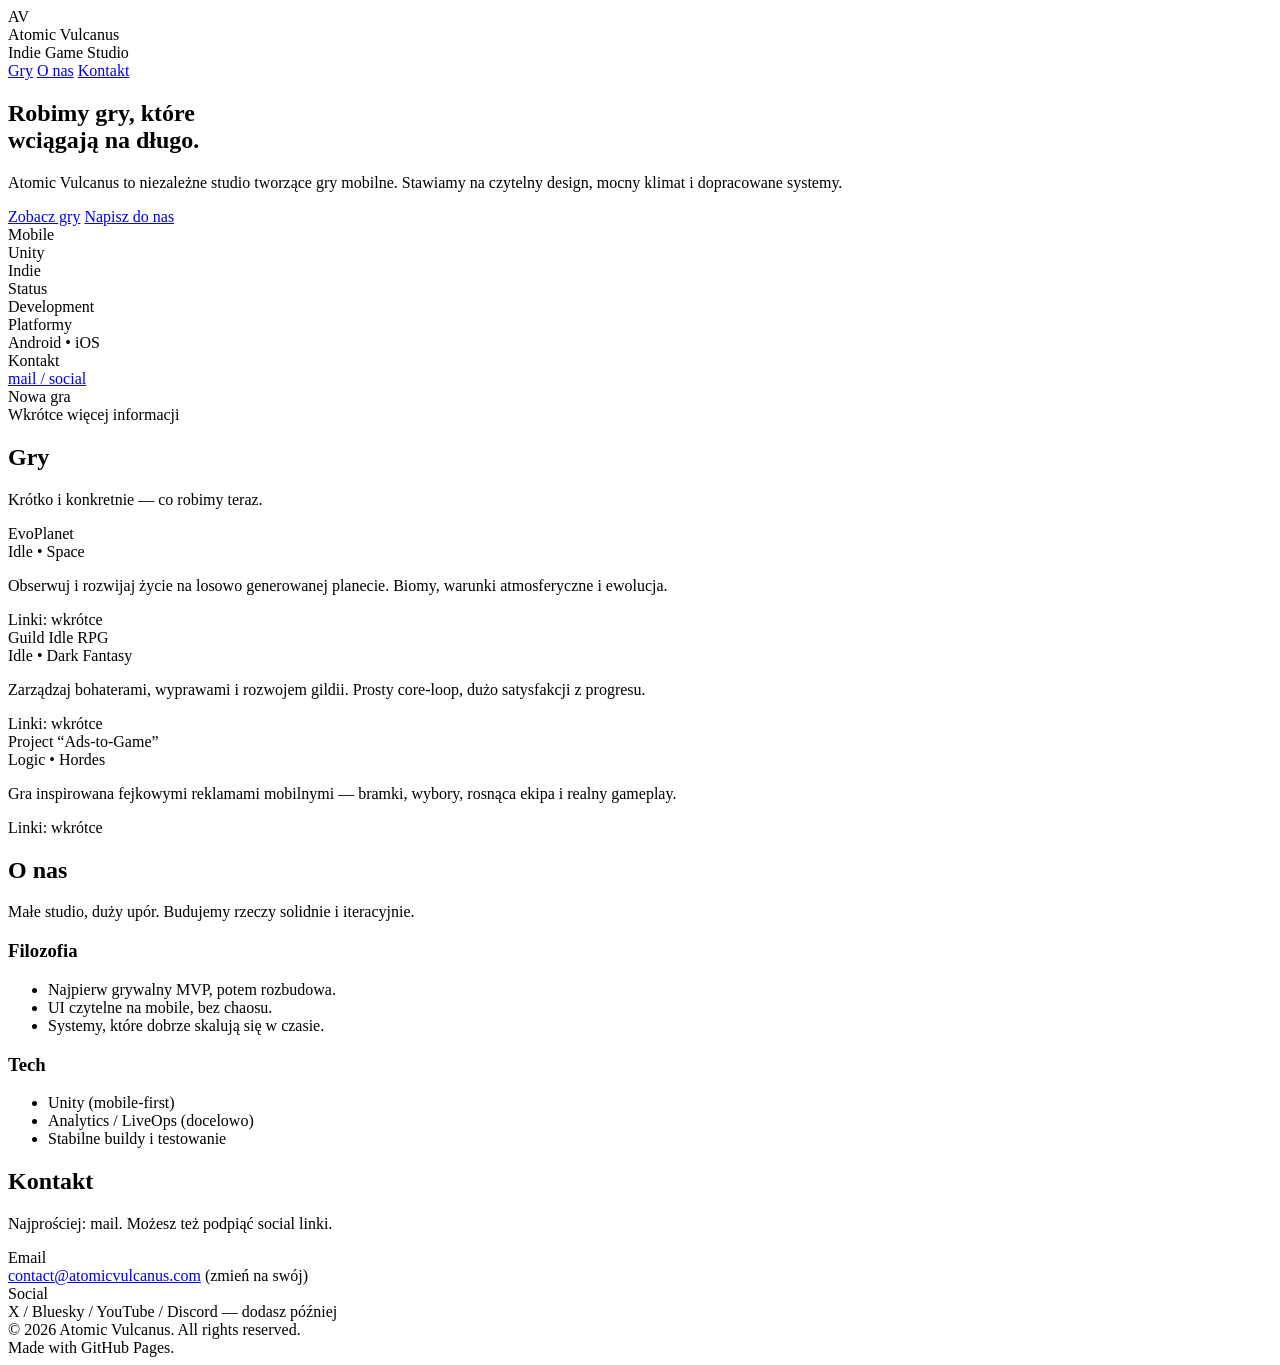
==== index.html @ c9197fc2 "Create index.html" ====
<!doctype html>
<html lang="pl">
<head>
  <meta charset="utf-8" />
  <meta name="viewport" content="width=device-width, initial-scale=1" />
  <title>Atomic Vulcanus — Game Studio</title>
  <meta name="description" content="Atomic Vulcanus — niezależne studio tworzące gry." />
  <link rel="stylesheet" href="./styles.css" />
</head>

<body>
  <div class="bg"></div>

  <header class="container">
    <nav class="nav">
      <div class="brand">
        <div class="logo" aria-hidden="true">AV</div>
        <div class="brandText">
          <div class="brandName">Atomic Vulcanus</div>
          <div class="brandTag">Indie Game Studio</div>
        </div>
      </div>

      <div class="navLinks">
        <a href="#games">Gry</a>
        <a href="#about">O nas</a>
        <a href="#contact" class="btn">Kontakt</a>
      </div>
    </nav>
  </header>

  <main class="container">
    <section class="hero">
      <div class="heroLeft">
        <h1>
          Robimy gry, które<br />
          <span class="accent">wciągają na długo</span>.
        </h1>

        <p class="lead">
          Atomic Vulcanus to niezależne studio tworzące gry mobilne.
          Stawiamy na czytelny design, mocny klimat i dopracowane systemy.
        </p>

        <div class="ctaRow">
          <a class="btn" href="#games">Zobacz gry</a>
          <a class="btnGhost" href="#contact">Napisz do nas</a>
        </div>

        <div class="meta">
          <div class="pill">Mobile</div>
          <div class="pill">Unity</div>
          <div class="pill">Indie</div>
        </div>
      </div>

      <div class="heroRight">
        <div class="card">
          <div class="cardTop">
            <div class="cardLabel">Status</div>
            <div class="cardValue">Development</div>
          </div>
          <div class="divider"></div>
          <div class="cardTop">
            <div class="cardLabel">Platformy</div>
            <div class="cardValue">Android • iOS</div>
          </div>
          <div class="divider"></div>
          <div class="cardTop">
            <div class="cardLabel">Kontakt</div>
            <div class="cardValue"><a href="#contact">mail / social</a></div>
          </div>
        </div>

        <div class="badge">
          <div class="badgeTitle">Nowa gra</div>
          <div class="badgeText">Wkrótce więcej informacji</div>
        </div>
      </div>
    </section>

    <section id="games" class="section">
      <div class="sectionHead">
        <h2>Gry</h2>
        <p>Krótko i konkretnie — co robimy teraz.</p>
      </div>

      <div class="grid">
        <article class="gameCard">
          <div class="gameTop">
            <div class="gameTitle">EvoPlanet</div>
            <div class="gameTag">Idle • Space</div>
          </div>
          <p class="gameDesc">
            Obserwuj i rozwijaj życie na losowo generowanej planecie. Biomy, warunki atmosferyczne i ewolucja.
          </p>
          <div class="gameLinks">
            <span class="muted">Linki: wkrótce</span>
          </div>
        </article>

        <article class="gameCard">
          <div class="gameTop">
            <div class="gameTitle">Guild Idle RPG</div>
            <div class="gameTag">Idle • Dark Fantasy</div>
          </div>
          <p class="gameDesc">
            Zarządzaj bohaterami, wyprawami i rozwojem gildii. Prosty core-loop, dużo satysfakcji z progresu.
          </p>
          <div class="gameLinks">
            <span class="muted">Linki: wkrótce</span>
          </div>
        </article>

        <article class="gameCard">
          <div class="gameTop">
            <div class="gameTitle">Project “Ads-to-Game”</div>
            <div class="gameTag">Logic • Hordes</div>
          </div>
          <p class="gameDesc">
            Gra inspirowana fejkowymi reklamami mobilnymi — bramki, wybory, rosnąca ekipa i realny gameplay.
          </p>
          <div class="gameLinks">
            <span class="muted">Linki: wkrótce</span>
          </div>
        </article>
      </div>
    </section>

    <section id="about" class="section">
      <div class="sectionHead">
        <h2>O nas</h2>
        <p>Małe studio, duży upór. Budujemy rzeczy solidnie i iteracyjnie.</p>
      </div>

      <div class="twoCol">
        <div class="panel">
          <h3>Filozofia</h3>
          <ul>
            <li>Najpierw grywalny MVP, potem rozbudowa.</li>
            <li>UI czytelne na mobile, bez chaosu.</li>
            <li>Systemy, które dobrze skalują się w czasie.</li>
          </ul>
        </div>

        <div class="panel">
          <h3>Tech</h3>
          <ul>
            <li>Unity (mobile-first)</li>
            <li>Analytics / LiveOps (docelowo)</li>
            <li>Stabilne buildy i testowanie</li>
          </ul>
        </div>
      </div>
    </section>

    <section id="contact" class="section">
      <div class="sectionHead">
        <h2>Kontakt</h2>
        <p>Najprościej: mail. Możesz też podpiąć social linki.</p>
      </div>

      <div class="contactCard">
        <div class="contactRow">
          <div class="contactLabel">Email</div>
          <div class="contactValue">
            <a href="mailto:contact@atomicvulcanus.com">contact@atomicvulcanus.com</a>
            <span class="muted">(zmień na swój)</span>
          </div>
        </div>

        <div class="divider"></div>

        <div class="contactRow">
          <div class="contactLabel">Social</div>
          <div class="contactValue muted">
            X / Bluesky / YouTube / Discord — dodasz później
          </div>
        </div>
      </div>
    </section>

    <footer class="footer">
      <div>© <span id="year"></span> Atomic Vulcanus. All rights reserved.</div>
      <div class="muted">Made with GitHub Pages.</div>
    </footer>
  </main>

  <script>
    document.getElementById("year").textContent = new Date().getFullYear();
  </script>
</body>
</html>
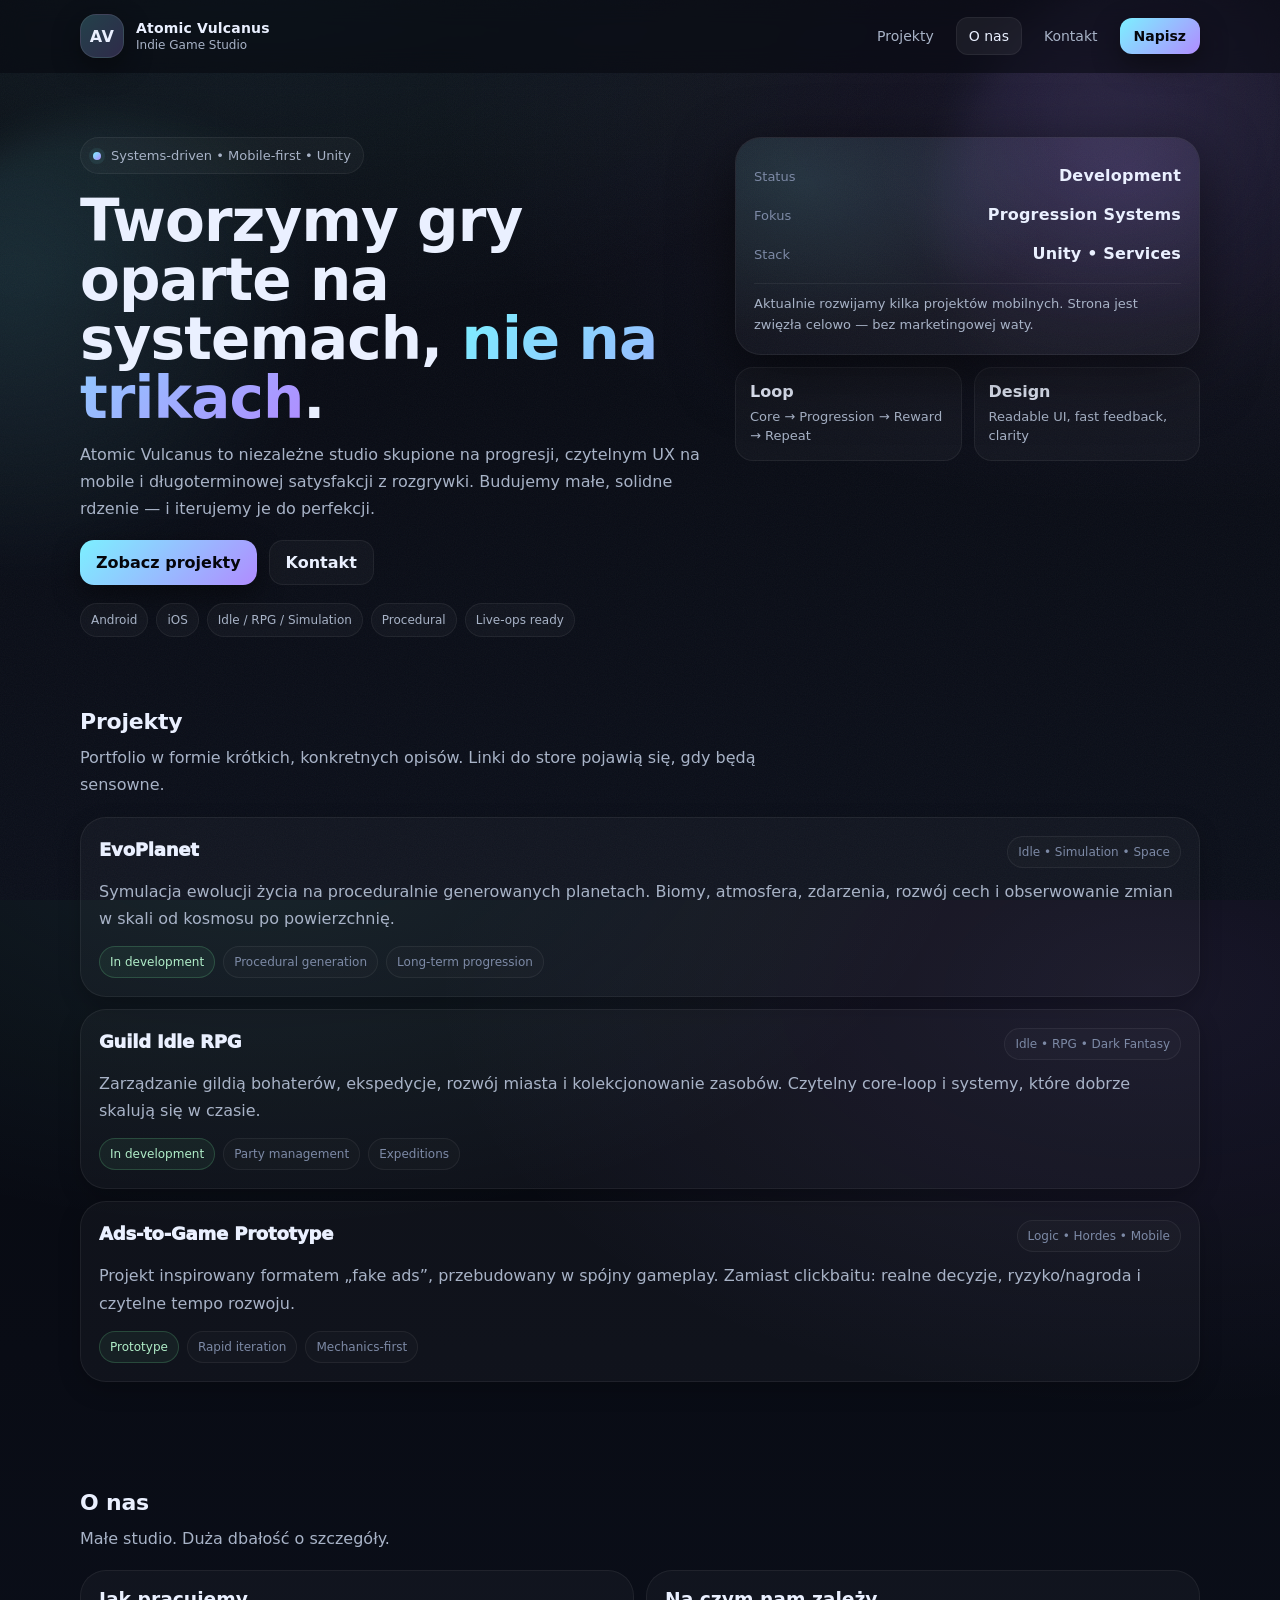
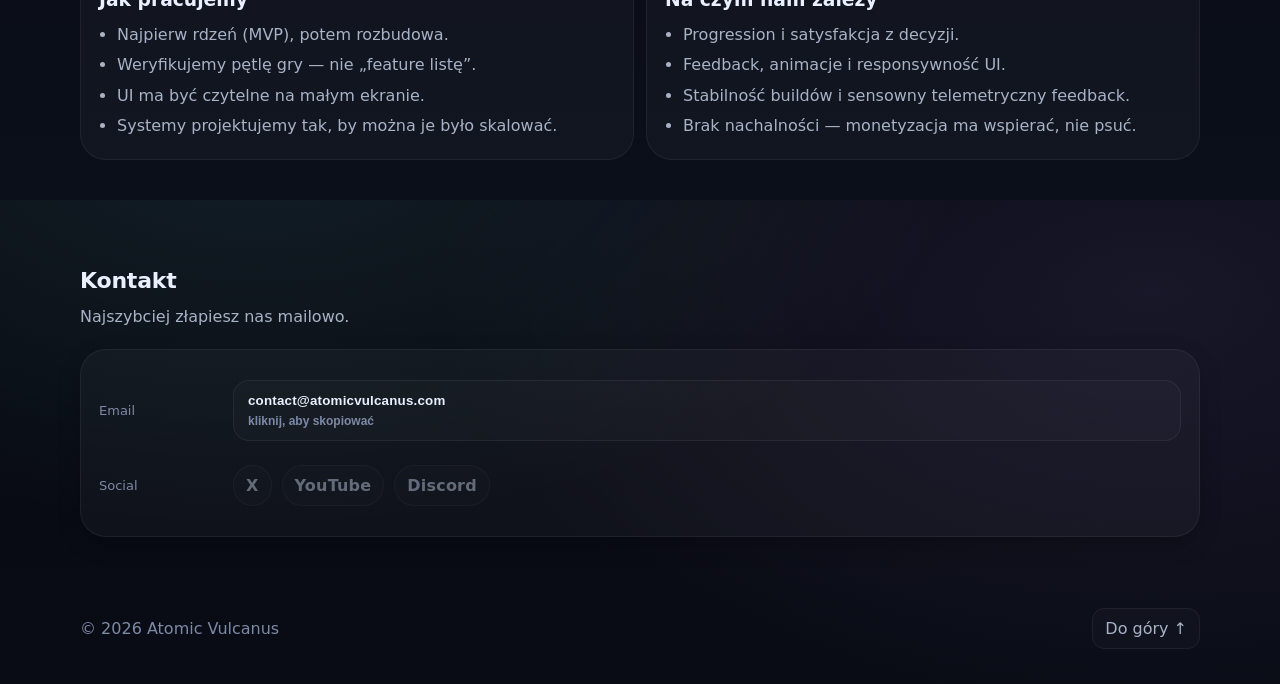
==== commit b80abef5: "Add files via upload" ====
--- a/index.html
+++ b/index.html
@@ -1,193 +1,267 @@
-<!doctype html>
-<html lang="pl">
-<head>
-  <meta charset="utf-8" />
-  <meta name="viewport" content="width=device-width, initial-scale=1" />
-  <title>Atomic Vulcanus — Game Studio</title>
-  <meta name="description" content="Atomic Vulcanus — niezależne studio tworzące gry." />
-  <link rel="stylesheet" href="./styles.css" />
-</head>
-
-<body>
-  <div class="bg"></div>
-
-  <header class="container">
-    <nav class="nav">
-      <div class="brand">
-        <div class="logo" aria-hidden="true">AV</div>
-        <div class="brandText">
-          <div class="brandName">Atomic Vulcanus</div>
-          <div class="brandTag">Indie Game Studio</div>
-        </div>
-      </div>
-
-      <div class="navLinks">
-        <a href="#games">Gry</a>
-        <a href="#about">O nas</a>
-        <a href="#contact" class="btn">Kontakt</a>
-      </div>
-    </nav>
-  </header>
-
-  <main class="container">
-    <section class="hero">
-      <div class="heroLeft">
-        <h1>
-          Robimy gry, które<br />
-          <span class="accent">wciągają na długo</span>.
-        </h1>
-
-        <p class="lead">
-          Atomic Vulcanus to niezależne studio tworzące gry mobilne.
-          Stawiamy na czytelny design, mocny klimat i dopracowane systemy.
-        </p>
-
-        <div class="ctaRow">
-          <a class="btn" href="#games">Zobacz gry</a>
-          <a class="btnGhost" href="#contact">Napisz do nas</a>
-        </div>
-
-        <div class="meta">
-          <div class="pill">Mobile</div>
-          <div class="pill">Unity</div>
-          <div class="pill">Indie</div>
-        </div>
-      </div>
-
-      <div class="heroRight">
-        <div class="card">
-          <div class="cardTop">
-            <div class="cardLabel">Status</div>
-            <div class="cardValue">Development</div>
-          </div>
-          <div class="divider"></div>
-          <div class="cardTop">
-            <div class="cardLabel">Platformy</div>
-            <div class="cardValue">Android • iOS</div>
-          </div>
-          <div class="divider"></div>
-          <div class="cardTop">
-            <div class="cardLabel">Kontakt</div>
-            <div class="cardValue"><a href="#contact">mail / social</a></div>
-          </div>
-        </div>
-
-        <div class="badge">
-          <div class="badgeTitle">Nowa gra</div>
-          <div class="badgeText">Wkrótce więcej informacji</div>
-        </div>
-      </div>
-    </section>
-
-    <section id="games" class="section">
-      <div class="sectionHead">
-        <h2>Gry</h2>
-        <p>Krótko i konkretnie — co robimy teraz.</p>
-      </div>
-
-      <div class="grid">
-        <article class="gameCard">
-          <div class="gameTop">
-            <div class="gameTitle">EvoPlanet</div>
-            <div class="gameTag">Idle • Space</div>
-          </div>
-          <p class="gameDesc">
-            Obserwuj i rozwijaj życie na losowo generowanej planecie. Biomy, warunki atmosferyczne i ewolucja.
-          </p>
-          <div class="gameLinks">
-            <span class="muted">Linki: wkrótce</span>
-          </div>
-        </article>
-
-        <article class="gameCard">
-          <div class="gameTop">
-            <div class="gameTitle">Guild Idle RPG</div>
-            <div class="gameTag">Idle • Dark Fantasy</div>
-          </div>
-          <p class="gameDesc">
-            Zarządzaj bohaterami, wyprawami i rozwojem gildii. Prosty core-loop, dużo satysfakcji z progresu.
-          </p>
-          <div class="gameLinks">
-            <span class="muted">Linki: wkrótce</span>
-          </div>
-        </article>
-
-        <article class="gameCard">
-          <div class="gameTop">
-            <div class="gameTitle">Project “Ads-to-Game”</div>
-            <div class="gameTag">Logic • Hordes</div>
-          </div>
-          <p class="gameDesc">
-            Gra inspirowana fejkowymi reklamami mobilnymi — bramki, wybory, rosnąca ekipa i realny gameplay.
-          </p>
-          <div class="gameLinks">
-            <span class="muted">Linki: wkrótce</span>
-          </div>
-        </article>
-      </div>
-    </section>
-
-    <section id="about" class="section">
-      <div class="sectionHead">
-        <h2>O nas</h2>
-        <p>Małe studio, duży upór. Budujemy rzeczy solidnie i iteracyjnie.</p>
-      </div>
-
-      <div class="twoCol">
-        <div class="panel">
-          <h3>Filozofia</h3>
-          <ul>
-            <li>Najpierw grywalny MVP, potem rozbudowa.</li>
-            <li>UI czytelne na mobile, bez chaosu.</li>
-            <li>Systemy, które dobrze skalują się w czasie.</li>
-          </ul>
-        </div>
-
-        <div class="panel">
-          <h3>Tech</h3>
-          <ul>
-            <li>Unity (mobile-first)</li>
-            <li>Analytics / LiveOps (docelowo)</li>
-            <li>Stabilne buildy i testowanie</li>
-          </ul>
-        </div>
-      </div>
-    </section>
-
-    <section id="contact" class="section">
-      <div class="sectionHead">
-        <h2>Kontakt</h2>
-        <p>Najprościej: mail. Możesz też podpiąć social linki.</p>
-      </div>
-
-      <div class="contactCard">
-        <div class="contactRow">
-          <div class="contactLabel">Email</div>
-          <div class="contactValue">
-            <a href="mailto:contact@atomicvulcanus.com">contact@atomicvulcanus.com</a>
-            <span class="muted">(zmień na swój)</span>
-          </div>
-        </div>
-
-        <div class="divider"></div>
-
-        <div class="contactRow">
-          <div class="contactLabel">Social</div>
-          <div class="contactValue muted">
-            X / Bluesky / YouTube / Discord — dodasz później
-          </div>
-        </div>
-      </div>
-    </section>
-
-    <footer class="footer">
-      <div>© <span id="year"></span> Atomic Vulcanus. All rights reserved.</div>
-      <div class="muted">Made with GitHub Pages.</div>
-    </footer>
-  </main>
-
-  <script>
-    document.getElementById("year").textContent = new Date().getFullYear();
-  </script>
-</body>
-</html>
+<!doctype html>
+<html lang="pl">
+<head>
+  <meta charset="utf-8" />
+  <meta name="viewport" content="width=device-width,initial-scale=1" />
+  <meta name="color-scheme" content="dark" />
+
+  <title>Atomic Vulcanus — Indie Game Studio</title>
+  <meta name="description" content="Atomic Vulcanus — modernistyczne indie studio tworzące gry oparte na systemach: progresja, klimat, długoterminowa satysfakcja." />
+
+  <!-- Open Graph -->
+  <meta property="og:title" content="Atomic Vulcanus — Indie Game Studio" />
+  <meta property="og:description" content="Gry oparte na systemach: progresja, klimat, długoterminowa satysfakcja." />
+  <meta property="og:type" content="website" />
+
+  <link rel="icon" href="data:image/svg+xml,%3Csvg xmlns='http://www.w3.org/2000/svg' viewBox='0 0 96 96'%3E%3Cdefs%3E%3ClinearGradient id='g' x1='0' y1='0' x2='1' y2='1'%3E%3Cstop stop-color='%237cf0ff'/%3E%3Cstop offset='1' stop-color='%23b08cff'/%3E%3C/linearGradient%3E%3C/defs%3E%3Crect rx='22' width='96' height='96' fill='%230b0d12'/%3E%3Cpath d='M48 14c11 0 20 9 20 20S59 54 48 54 28 45 28 34s9-20 20-20Zm0 40c17 0 30 7 30 16v6H18v-6c0-9 13-16 30-16Z' fill='url(%23g)' opacity='.95'/%3E%3C/svg%3E" />
+  <link rel="stylesheet" href="./styles.css" />
+</head>
+
+<body>
+  <div class="bg" aria-hidden="true">
+    <div class="grain"></div>
+    <div class="orb orb-a"></div>
+    <div class="orb orb-b"></div>
+    <div class="gridlines"></div>
+  </div>
+
+  <header class="topbar" data-elevate>
+    <div class="container navwrap">
+      <a class="brand" href="#top" aria-label="Atomic Vulcanus">
+        <div class="mark" aria-hidden="true">AV</div>
+        <div class="brandtext">
+          <div class="brandname">Atomic Vulcanus</div>
+          <div class="brandtag">Indie Game Studio</div>
+        </div>
+      </a>
+
+      <nav class="nav">
+        <a class="navlink" href="#projects">Projekty</a>
+        <a class="navlink" href="#about">O nas</a>
+        <a class="navlink" href="#contact">Kontakt</a>
+        <a class="navcta" href="#contact">Napisz</a>
+      </nav>
+
+      <button class="menu" id="menuBtn" aria-label="Otwórz menu" aria-expanded="false" aria-controls="mobileNav">
+        <span></span><span></span><span></span>
+      </button>
+    </div>
+
+    <div class="mobile" id="mobileNav" hidden>
+      <div class="container">
+        <a class="mitem" href="#projects">Projekty</a>
+        <a class="mitem" href="#about">O nas</a>
+        <a class="mitem" href="#contact">Kontakt</a>
+      </div>
+    </div>
+  </header>
+
+  <main id="top">
+    <section class="hero">
+      <div class="container hero-grid">
+        <div class="hero-left">
+          <div class="kicker">
+            <span class="dot"></span>
+            <span>Systems-driven • Mobile-first • Unity</span>
+          </div>
+
+          <h1 class="h1">
+            Tworzymy gry oparte na systemach,
+            <span class="accent">nie na trikach</span>.
+          </h1>
+
+          <p class="lead">
+            Atomic Vulcanus to niezależne studio skupione na progresji, czytelnym UX na mobile
+            i długoterminowej satysfakcji z rozgrywki. Budujemy małe, solidne rdzenie — i iterujemy je do perfekcji.
+          </p>
+
+          <div class="actions">
+            <a class="btn" href="#projects">Zobacz projekty</a>
+            <a class="btn ghost" href="#contact">Kontakt</a>
+          </div>
+
+          <div class="signal">
+            <div class="chip">Android</div>
+            <div class="chip">iOS</div>
+            <div class="chip">Idle / RPG / Simulation</div>
+            <div class="chip">Procedural</div>
+            <div class="chip">Live-ops ready</div>
+          </div>
+        </div>
+
+        <div class="hero-right">
+          <div class="panel">
+            <div class="panel-row">
+              <div class="label">Status</div>
+              <div class="value">Development</div>
+            </div>
+            <div class="panel-row">
+              <div class="label">Fokus</div>
+              <div class="value">Progression Systems</div>
+            </div>
+            <div class="panel-row">
+              <div class="label">Stack</div>
+              <div class="value">Unity • Services</div>
+            </div>
+
+            <div class="panel-divider"></div>
+
+            <div class="panel-note">
+              Aktualnie rozwijamy kilka projektów mobilnych.
+              Strona jest zwięzła celowo — bez marketingowej waty.
+            </div>
+          </div>
+
+          <div class="micro">
+            <div class="micro-card">
+              <div class="micro-title">Loop</div>
+              <div class="micro-text">Core → Progression → Reward → Repeat</div>
+            </div>
+            <div class="micro-card">
+              <div class="micro-title">Design</div>
+              <div class="micro-text">Readable UI, fast feedback, clarity</div>
+            </div>
+          </div>
+        </div>
+      </div>
+    </section>
+
+    <section class="section" id="projects">
+      <div class="container">
+        <div class="section-head">
+          <h2>Projekty</h2>
+          <p>Portfolio w formie krótkich, konkretnych opisów. Linki do store pojawią się, gdy będą sensowne.</p>
+        </div>
+
+        <div class="projects">
+          <article class="proj">
+            <div class="proj-top">
+              <div class="proj-name">EvoPlanet</div>
+              <div class="proj-tags">Idle • Simulation • Space</div>
+            </div>
+            <p class="proj-desc">
+              Symulacja ewolucji życia na proceduralnie generowanych planetach. Biomy, atmosfera, zdarzenia,
+              rozwój cech i obserwowanie zmian w skali od kosmosu po powierzchnię.
+            </p>
+            <div class="proj-meta">
+              <span class="pill">In development</span>
+              <span class="pill subtle">Procedural generation</span>
+              <span class="pill subtle">Long-term progression</span>
+            </div>
+          </article>
+
+          <article class="proj">
+            <div class="proj-top">
+              <div class="proj-name">Guild Idle RPG</div>
+              <div class="proj-tags">Idle • RPG • Dark Fantasy</div>
+            </div>
+            <p class="proj-desc">
+              Zarządzanie gildią bohaterów, ekspedycje, rozwój miasta i kolekcjonowanie zasobów.
+              Czytelny core-loop i systemy, które dobrze skalują się w czasie.
+            </p>
+            <div class="proj-meta">
+              <span class="pill">In development</span>
+              <span class="pill subtle">Party management</span>
+              <span class="pill subtle">Expeditions</span>
+            </div>
+          </article>
+
+          <article class="proj">
+            <div class="proj-top">
+              <div class="proj-name">Ads-to-Game Prototype</div>
+              <div class="proj-tags">Logic • Hordes • Mobile</div>
+            </div>
+            <p class="proj-desc">
+              Projekt inspirowany formatem „fake ads”, przebudowany w spójny gameplay.
+              Zamiast clickbaitu: realne decyzje, ryzyko/nagroda i czytelne tempo rozwoju.
+            </p>
+            <div class="proj-meta">
+              <span class="pill">Prototype</span>
+              <span class="pill subtle">Rapid iteration</span>
+              <span class="pill subtle">Mechanics-first</span>
+            </div>
+          </article>
+        </div>
+      </div>
+    </section>
+
+    <section class="section" id="about">
+      <div class="container">
+        <div class="section-head">
+          <h2>O nas</h2>
+          <p>Małe studio. Duża dbałość o szczegóły.</p>
+        </div>
+
+        <div class="about">
+          <div class="about-card">
+            <h3>Jak pracujemy</h3>
+            <ul>
+              <li>Najpierw rdzeń (MVP), potem rozbudowa.</li>
+              <li>Weryfikujemy pętlę gry — nie „feature listę”.</li>
+              <li>UI ma być czytelne na małym ekranie.</li>
+              <li>Systemy projektujemy tak, by można je było skalować.</li>
+            </ul>
+          </div>
+
+          <div class="about-card">
+            <h3>Na czym nam zależy</h3>
+            <ul>
+              <li>Progression i satysfakcja z decyzji.</li>
+              <li>Feedback, animacje i responsywność UI.</li>
+              <li>Stabilność buildów i sensowny telemetryczny feedback.</li>
+              <li>Brak nachalności — monetyzacja ma wspierać, nie psuć.</li>
+            </ul>
+          </div>
+        </div>
+      </div>
+    </section>
+
+    <section class="section" id="contact">
+      <div class="container">
+        <div class="section-head">
+          <h2>Kontakt</h2>
+          <p>Najszybciej złapiesz nas mailowo.</p>
+        </div>
+
+        <div class="contact">
+          <div class="contact-card">
+            <div class="contact-row">
+              <div class="label">Email</div>
+              <div class="value">
+                <button class="copy" id="copyEmail" data-email="contact@atomicvulcanus.com">
+                  contact@atomicvulcanus.com
+                  <span class="hint">kliknij, aby skopiować</span>
+                </button>
+              </div>
+            </div>
+
+            <div class="contact-row">
+              <div class="label">Social</div>
+              <div class="value links">
+                <a href="#" aria-label="X (do uzupełnienia)" class="disabled" tabindex="-1">X</a>
+                <a href="#" aria-label="YouTube (do uzupełnienia)" class="disabled" tabindex="-1">YouTube</a>
+                <a href="#" aria-label="Discord (do uzupełnienia)" class="disabled" tabindex="-1">Discord</a>
+              </div>
+            </div>
+
+            <div class="toast" id="toast" role="status" aria-live="polite" aria-atomic="true" hidden>
+              Skopiowano email
+            </div>
+          </div>
+        </div>
+      </div>
+    </section>
+
+    <footer class="footer">
+      <div class="container foot">
+        <div class="foot-left">© <span id="year"></span> Atomic Vulcanus</div>
+        <div class="foot-right">
+          <a href="#top" class="toplink">Do góry ↑</a>
+        </div>
+      </div>
+    </footer>
+  </main>
+
+  <script src="./main.js" defer></script>
+</body>
+</html>
--- a/styles.css
+++ b/styles.css
@@ -0,0 +1,521 @@
+:root{
+  --bg: #070910;
+  --bg2:#0b0f1a;
+  --fg: #eaf0ff;
+  --muted:#a8b3c7;
+  --muted2:#7d8aa6;
+  --line: rgba(255,255,255,.09);
+  --line2: rgba(255,255,255,.06);
+
+  --a: #7cf0ff;
+  --b: #b08cff;
+  --ok:#79ffa8;
+
+  --shadow: 0 18px 60px rgba(0,0,0,.55);
+  --shadow2: 0 10px 28px rgba(0,0,0,.42);
+  --r: 18px;
+  --r2: 26px;
+  --max: 1120px;
+
+  --font: ui-sans-serif, system-ui, -apple-system, Segoe UI, Roboto, Helvetica, Arial, "Apple Color Emoji","Segoe UI Emoji";
+}
+
+*{ box-sizing:border-box; }
+html, body{ height:100%; }
+html{ scroll-behavior:smooth; }
+body{
+  margin:0;
+  font-family: var(--font);
+  color: var(--fg);
+  background: radial-gradient(1200px 700px at 20% -10%, rgba(124,240,255,.10), transparent 60%),
+              radial-gradient(1200px 700px at 90% 10%, rgba(176,140,255,.10), transparent 60%),
+              linear-gradient(180deg, var(--bg), var(--bg2));
+  overflow-x:hidden;
+}
+
+.container{
+  width: min(var(--max), calc(100% - 44px));
+  margin: 0 auto;
+}
+
+/* background */
+.bg{ position:fixed; inset:0; z-index:-1; pointer-events:none; }
+.grain{
+  position:absolute; inset:0;
+  opacity:.12;
+  background-image:url("data:image/svg+xml,%3Csvg xmlns='http://www.w3.org/2000/svg' width='220' height='220'%3E%3Cfilter id='n'%3E%3CfeTurbulence type='fractalNoise' baseFrequency='.9' numOctaves='3' stitchTiles='stitch'/%3E%3C/filter%3E%3Crect width='220' height='220' filter='url(%23n)' opacity='.35'/%3E%3C/svg%3E");
+  mix-blend-mode: overlay;
+}
+.orb{
+  position:absolute;
+  width: 520px; height: 520px;
+  filter: blur(18px);
+  opacity: .20;
+  border-radius: 999px;
+}
+.orb-a{
+  left: -140px; top: 120px;
+  background: radial-gradient(circle at 30% 30%, rgba(124,240,255,.65), transparent 60%);
+}
+.orb-b{
+  right: -180px; top: -40px;
+  background: radial-gradient(circle at 30% 30%, rgba(176,140,255,.62), transparent 60%);
+}
+.gridlines{
+  position:absolute; inset:-40px;
+  opacity:.12;
+  background:
+    linear-gradient(to right, rgba(255,255,255,.05) 1px, transparent 1px),
+    linear-gradient(to bottom, rgba(255,255,255,.05) 1px, transparent 1px);
+  background-size: 64px 64px;
+  mask-image: radial-gradient(700px 420px at 30% 20%, #000 35%, transparent 70%);
+}
+
+/* topbar */
+.topbar{
+  position:sticky;
+  top:0;
+  z-index:50;
+  backdrop-filter: blur(12px);
+  -webkit-backdrop-filter: blur(12px);
+  border-bottom: 1px solid transparent;
+  background: rgba(7,9,16,.55);
+}
+.topbar[data-shadow="1"]{
+  border-bottom-color: var(--line2);
+  box-shadow: 0 8px 22px rgba(0,0,0,.22);
+}
+
+.navwrap{
+  display:flex;
+  align-items:center;
+  justify-content:space-between;
+  padding: 14px 0;
+  gap: 16px;
+}
+
+.brand{
+  display:flex;
+  gap: 12px;
+  align-items:center;
+  text-decoration:none;
+  color: var(--fg);
+  min-width: 220px;
+}
+.mark{
+  width: 44px; height: 44px;
+  border-radius: 16px;
+  display:grid; place-items:center;
+  font-weight: 900;
+  letter-spacing: .5px;
+  background: linear-gradient(135deg, rgba(124,240,255,.22), rgba(176,140,255,.22));
+  border: 1px solid var(--line);
+  box-shadow: var(--shadow2);
+}
+.brandname{ font-weight: 900; font-size: 14px; letter-spacing:.2px; }
+.brandtag{ color: var(--muted); font-size: 12px; margin-top:2px; }
+
+.nav{
+  display:flex;
+  align-items:center;
+  gap: 10px;
+}
+.navlink{
+  color: var(--muted);
+  text-decoration:none;
+  font-size: 14px;
+  padding: 10px 12px;
+  border-radius: 12px;
+}
+.navlink:hover{ color: var(--fg); background: rgba(255,255,255,.04); }
+.navlink.active{ color: var(--fg); background: rgba(255,255,255,.06); border: 1px solid var(--line2); }
+
+.navcta{
+  text-decoration:none;
+  font-size: 14px;
+  padding: 10px 14px;
+  border-radius: 12px;
+  color: #05060b;
+  font-weight: 800;
+  background: linear-gradient(135deg, rgba(124,240,255,1), rgba(176,140,255,1));
+  box-shadow: var(--shadow2);
+}
+.navcta:hover{ filter: brightness(1.05); }
+
+.menu{
+  display:none;
+  width: 46px; height: 44px;
+  border-radius: 14px;
+  border: 1px solid var(--line2);
+  background: rgba(255,255,255,.03);
+  color: var(--fg);
+}
+.menu span{
+  display:block;
+  width: 18px; height: 2px;
+  background: rgba(234,240,255,.85);
+  margin: 5px auto;
+  border-radius: 999px;
+}
+
+.mobile{
+  border-top: 1px solid var(--line2);
+  background: rgba(7,9,16,.70);
+}
+.mitem{
+  display:block;
+  padding: 14px 6px;
+  color: var(--fg);
+  text-decoration:none;
+  border-bottom: 1px solid var(--line2);
+}
+.mitem:last-child{ border-bottom:0; }
+
+/* hero */
+.hero{
+  padding: 64px 0 18px;
+}
+.hero-grid{
+  display:grid;
+  grid-template-columns: 1.15fr .85fr;
+  gap: 26px;
+  align-items:start;
+}
+
+.kicker{
+  display:inline-flex;
+  align-items:center;
+  gap: 10px;
+  padding: 10px 12px;
+  border: 1px solid var(--line2);
+  border-radius: 999px;
+  background: rgba(255,255,255,.03);
+  color: var(--muted);
+  font-size: 13px;
+}
+.dot{
+  width: 8px; height: 8px;
+  border-radius: 999px;
+  background: linear-gradient(135deg, var(--a), var(--b));
+  box-shadow: 0 0 0 4px rgba(124,240,255,.08);
+}
+
+.h1{
+  margin: 18px 0 12px;
+  font-size: clamp(34px, 4.6vw, 58px);
+  line-height: 1.02;
+  letter-spacing: -0.9px;
+}
+.accent{
+  background: linear-gradient(135deg, var(--a), var(--b));
+  -webkit-background-clip:text;
+  background-clip:text;
+  color: transparent;
+}
+
+.lead{
+  margin: 0;
+  color: var(--muted);
+  font-size: 16px;
+  line-height: 1.7;
+  max-width: 62ch;
+}
+
+.actions{
+  display:flex;
+  gap: 12px;
+  flex-wrap:wrap;
+  margin-top: 18px;
+}
+
+.btn{
+  display:inline-flex;
+  align-items:center;
+  justify-content:center;
+  text-decoration:none;
+  padding: 12px 16px;
+  border-radius: 14px;
+  font-weight: 900;
+  color: #05060b;
+  background: linear-gradient(135deg, rgba(124,240,255,1), rgba(176,140,255,1));
+  box-shadow: var(--shadow2);
+}
+.btn:hover{ filter: brightness(1.05); }
+.btn.ghost{
+  color: var(--fg);
+  border: 1px solid var(--line2);
+  background: rgba(255,255,255,.03);
+  box-shadow: none;
+}
+.btn.ghost:hover{ background: rgba(255,255,255,.06); }
+
+.signal{
+  display:flex;
+  flex-wrap:wrap;
+  gap: 8px;
+  margin-top: 18px;
+}
+.chip{
+  padding: 9px 10px;
+  border-radius: 999px;
+  font-size: 12px;
+  color: var(--muted);
+  border: 1px solid var(--line2);
+  background: rgba(255,255,255,.03);
+}
+
+/* right hero panel */
+.panel{
+  border-radius: var(--r2);
+  border: 1px solid var(--line2);
+  background: rgba(255,255,255,.03);
+  box-shadow: var(--shadow);
+  padding: 18px;
+  overflow:hidden;
+  position:relative;
+}
+.panel:before{
+  content:"";
+  position:absolute; inset:-1px;
+  background: radial-gradient(420px 260px at 15% 20%, rgba(124,240,255,.12), transparent 60%),
+              radial-gradient(420px 260px at 85% 15%, rgba(176,140,255,.12), transparent 60%);
+  pointer-events:none;
+}
+.panel > *{ position:relative; }
+
+.panel-row{
+  display:flex;
+  justify-content:space-between;
+  align-items:baseline;
+  padding: 10px 0;
+  gap: 14px;
+}
+.label{ color: var(--muted2); font-size: 13px; }
+.value{ font-weight: 900; letter-spacing:.2px; }
+.panel-divider{
+  height:1px;
+  background: var(--line2);
+  margin: 10px 0;
+}
+.panel-note{
+  color: var(--muted);
+  font-size: 13px;
+  line-height: 1.6;
+}
+
+.micro{
+  display:grid;
+  grid-template-columns: 1fr 1fr;
+  gap: 12px;
+  margin-top: 12px;
+}
+.micro-card{
+  border-radius: var(--r);
+  border: 1px solid var(--line2);
+  background: rgba(255,255,255,.03);
+  padding: 14px;
+}
+.micro-title{ font-weight: 900; }
+.micro-text{ color: var(--muted); margin-top: 6px; font-size: 13px; line-height: 1.5; }
+
+/* sections */
+.section{
+  padding: 54px 0;
+}
+.section-head h2{
+  margin: 0;
+  font-size: 22px;
+  letter-spacing: -.2px;
+}
+.section-head p{
+  margin: 10px 0 0;
+  color: var(--muted);
+  line-height: 1.7;
+  max-width: 70ch;
+}
+
+/* projects */
+.projects{
+  margin-top: 18px;
+  display:grid;
+  gap: 12px;
+}
+.proj{
+  border-radius: var(--r2);
+  border: 1px solid var(--line2);
+  background: rgba(255,255,255,.03);
+  padding: 18px;
+  box-shadow: 0 8px 22px rgba(0,0,0,.22);
+}
+.proj-top{
+  display:flex;
+  justify-content:space-between;
+  align-items:baseline;
+  gap: 12px;
+  flex-wrap:wrap;
+}
+.proj-name{
+  font-weight: 950;
+  letter-spacing: -.2px;
+  font-size: 18px;
+}
+.proj-tags{
+  color: var(--muted2);
+  font-size: 12px;
+  border: 1px solid var(--line2);
+  padding: 8px 10px;
+  border-radius: 999px;
+  background: rgba(255,255,255,.02);
+}
+.proj-desc{
+  margin: 10px 0 14px;
+  color: var(--muted);
+  line-height: 1.7;
+}
+.proj-meta{
+  display:flex;
+  gap: 8px;
+  flex-wrap:wrap;
+}
+.pill{
+  font-size: 12px;
+  padding: 8px 10px;
+  border-radius: 999px;
+  border: 1px solid rgba(121,255,168,.18);
+  background: rgba(121,255,168,.06);
+  color: rgba(190,255,215,.92);
+}
+.pill.subtle{
+  border-color: var(--line2);
+  background: rgba(255,255,255,.02);
+  color: var(--muted2);
+}
+
+/* about */
+.about{
+  margin-top: 18px;
+  display:grid;
+  grid-template-columns: 1fr 1fr;
+  gap: 12px;
+}
+.about-card{
+  border-radius: var(--r2);
+  border: 1px solid var(--line2);
+  background: rgba(255,255,255,.03);
+  padding: 18px;
+}
+.about-card h3{ margin: 0 0 10px; }
+.about-card ul{
+  margin: 0;
+  padding-left: 18px;
+  color: var(--muted);
+  line-height: 1.9;
+}
+
+/* contact */
+.contact{ margin-top: 18px; }
+.contact-card{
+  position:relative;
+  border-radius: var(--r2);
+  border: 1px solid var(--line2);
+  background: rgba(255,255,255,.03);
+  padding: 18px;
+  box-shadow: 0 8px 22px rgba(0,0,0,.22);
+  overflow:hidden;
+}
+.contact-row{
+  display:grid;
+  grid-template-columns: 120px 1fr;
+  gap: 14px;
+  padding: 12px 0;
+  align-items:center;
+}
+.copy{
+  width:100%;
+  text-align:left;
+  border: 1px solid var(--line2);
+  background: rgba(255,255,255,.02);
+  color: var(--fg);
+  padding: 12px 14px;
+  border-radius: 16px;
+  font-weight: 900;
+  letter-spacing:.2px;
+  cursor:pointer;
+}
+.copy:hover{ background: rgba(255,255,255,.05); }
+.hint{
+  display:block;
+  margin-top: 6px;
+  color: var(--muted2);
+  font-weight: 600;
+  font-size: 12px;
+  letter-spacing:0;
+}
+
+.links{
+  display:flex;
+  gap: 10px;
+  flex-wrap:wrap;
+}
+.links a{
+  color: var(--muted);
+  text-decoration:none;
+  border: 1px solid var(--line2);
+  padding: 10px 12px;
+  border-radius: 999px;
+  background: rgba(255,255,255,.02);
+}
+.links a:hover{ color: var(--fg); background: rgba(255,255,255,.05); }
+.links a.disabled{
+  opacity:.55;
+  cursor: not-allowed;
+}
+
+.toast{
+  position:absolute;
+  right: 14px; bottom: 14px;
+  padding: 10px 12px;
+  border-radius: 14px;
+  border: 1px solid rgba(124,240,255,.22);
+  background: rgba(10,14,24,.72);
+  color: var(--fg);
+  font-size: 13px;
+  box-shadow: var(--shadow2);
+}
+
+/* footer */
+.footer{
+  padding: 28px 0 46px;
+  color: var(--muted2);
+}
+.foot{
+  display:flex;
+  justify-content:space-between;
+  align-items:center;
+  gap: 12px;
+}
+.toplink{
+  color: var(--muted);
+  text-decoration:none;
+  border: 1px solid var(--line2);
+  padding: 10px 12px;
+  border-radius: 12px;
+  background: rgba(255,255,255,.02);
+}
+.toplink:hover{ color: var(--fg); background: rgba(255,255,255,.05); }
+
+/* responsive */
+@media (max-width: 980px){
+  .hero-grid{ grid-template-columns: 1fr; }
+  .micro{ grid-template-columns: 1fr; }
+  .about{ grid-template-columns: 1fr; }
+}
+
+@media (max-width: 820px){
+  .nav{ display:none; }
+  .menu{ display:inline-block; }
+  .hero{ padding-top: 44px; }
+  .container{ width: min(var(--max), calc(100% - 30px)); }
+  .contact-row{ grid-template-columns: 1fr; }
+  .label{ margin-bottom: 6px; }
+}
